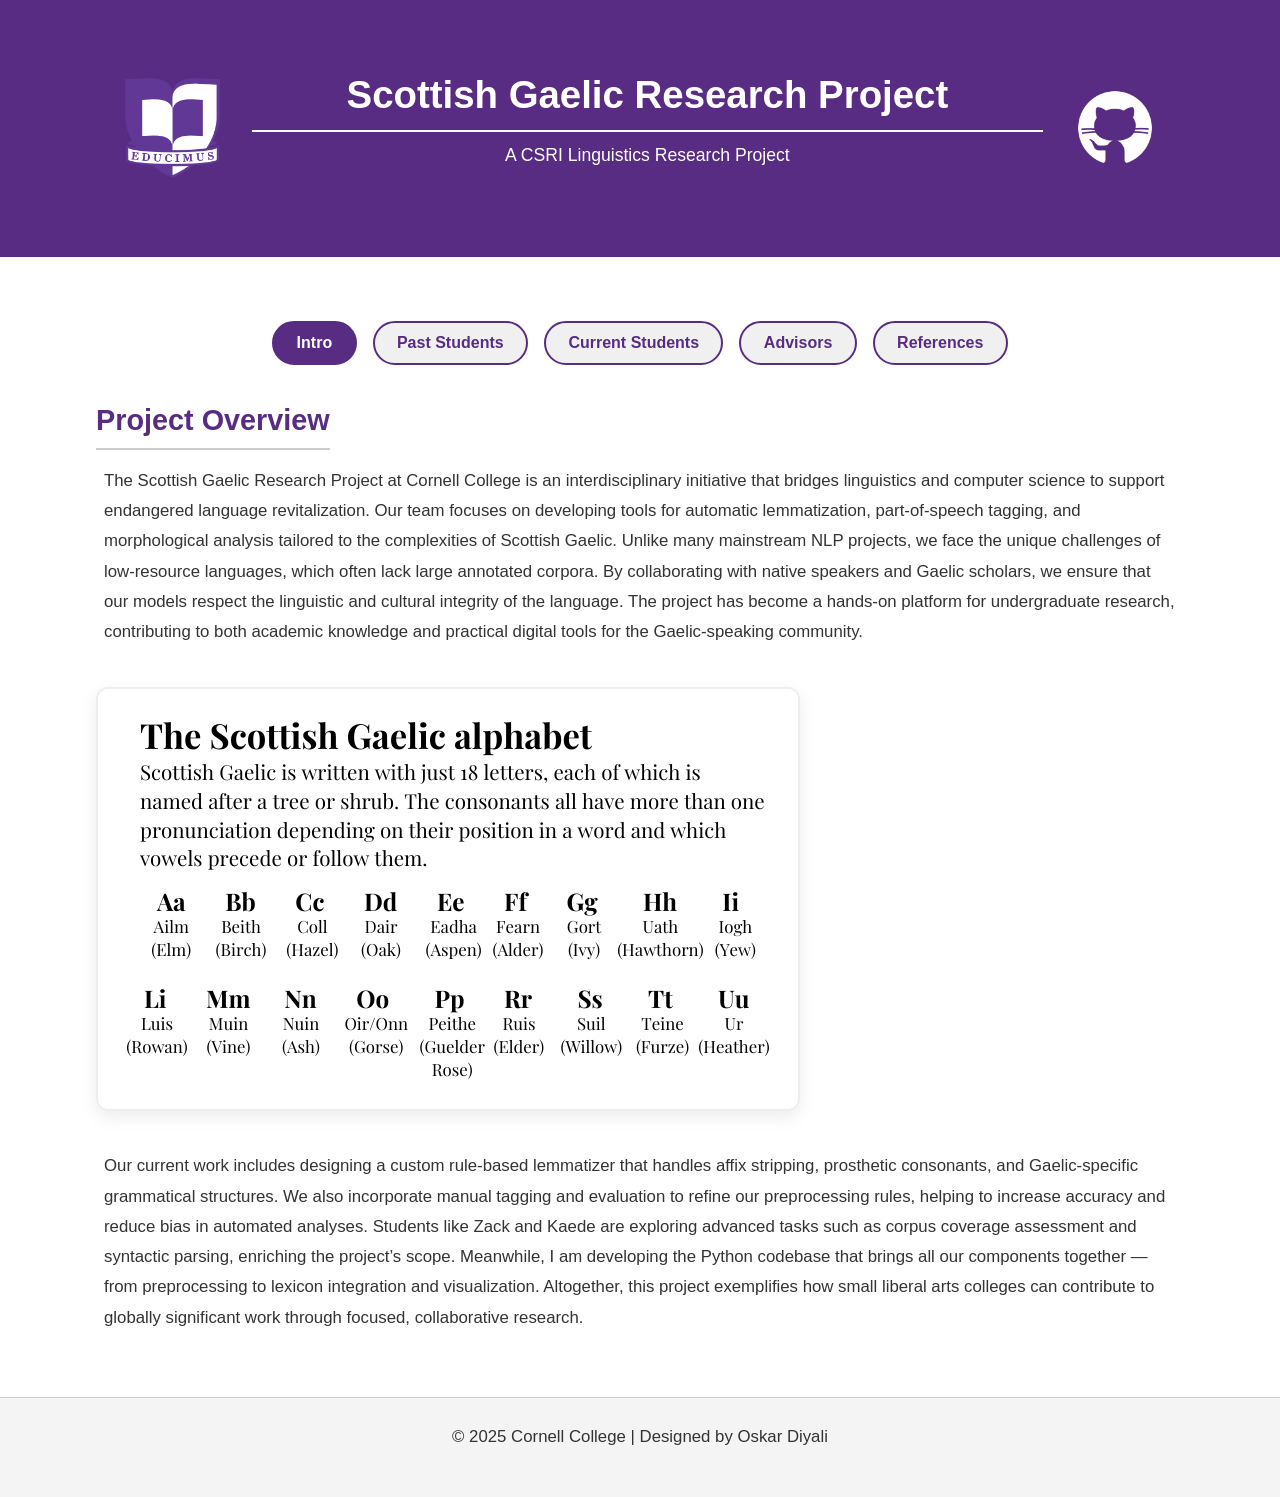
==== docs/index.html @ 462005d8 "Update 07/08/2025" ====
<!DOCTYPE html>
<html lang="en">
<head>
  <meta charset="UTF-8" />
  <meta name="viewport" content="width=device-width, initial-scale=1.0" />
  <title>Scottish Gaelic Project | Cornell College</title>
  <link rel="stylesheet" href="styles.css" />
</head>
<body>
  <header role="banner">
    <!-- Desktop layout -->
    <div class="container header-flex">
      <div class="logo-container">
        <a href="https://www.cornellcollege.edu/index.shtml" target="_blank" title="View Cornell College">
          <img src="pictures/CClogo.png" alt="Cornell College Logo" class="logo" />
        </a>
      </div>
      <div class="header-text">
        <h1>Scottish Gaelic Research Project</h1>
        <p class="subtitle">A CSRI Linguistics Research Project</p>
      </div>
      <nav class="github-link" aria-label="GitHub">
        <a href="https://github.com/CSRI-2024" target="_blank" title="View GitHub Repository">
          <img src="pictures/gitpic1.png" alt="GitHub Repository Link" />
        </a>
      </nav>
    </div>

    <!-- Mobile layout -->
    <div class="container header-mobile">
      <img src="pictures/CClogo.png" alt="Cornell College Logo" class="logo" />
      <div class="header-text">
        <h1>Scottish Gaelic Research Project</h1>
        <p class="subtitle">A CSRI Linguistics Research Project</p>
      </div>
      <img src="pictures/gitpic1.png" alt="GitHub Logo" class="mobile-github-logo" />
    </div>
  </header>

  <main class="container" role="main">
    <section class="tabs" aria-label="Main Sections">
      <div class="tab-buttons" role="tablist">
        <button class="tab active" onclick="openTab('intro')" role="tab">Intro</button>
        <button class="tab" onclick="openTab('past')" role="tab">Past Students</button>
        <button class="tab" onclick="openTab('current')" role="tab">Current Students</button>
        <button class="tab" onclick="openTab('advisors')" role="tab">Advisors</button>
        <button class="tab" onclick="openTab('references')" role="tab">References</button>
      </div>

      <div class="tab-content">
        <section id="intro" class="tab-panel active" role="tabpanel">
          <h2>Project Overview</h2>
          <p class="overview-paragraph">
            The Scottish Gaelic Research Project at Cornell College is an interdisciplinary initiative that bridges linguistics and computer science to support endangered language revitalization. Our team focuses on developing tools for automatic lemmatization, part-of-speech tagging, and morphological analysis tailored to the complexities of Scottish Gaelic. Unlike many mainstream NLP projects, we face the unique challenges of low-resource languages, which often lack large annotated corpora. By collaborating with native speakers and Gaelic scholars, we ensure that our models respect the linguistic and cultural integrity of the language. The project has become a hands-on platform for undergraduate research, contributing to both academic knowledge and practical digital tools for the Gaelic-speaking community.
          </p>
          <div class="overview-image">
            <img src="pictures/GaelicImage1.png" alt="Flowchart showing Gaelic NLP pipeline" />
          </div>
          <p class="overview-paragraph">
            Our current work includes designing a custom rule-based lemmatizer that handles affix stripping, prosthetic consonants, and Gaelic-specific grammatical structures. We also incorporate manual tagging and evaluation to refine our preprocessing rules, helping to increase accuracy and reduce bias in automated analyses. Students like Zack and Kaede are exploring advanced tasks such as corpus coverage assessment and syntactic parsing, enriching the project’s scope. Meanwhile, I am developing the Python codebase that brings all our components together — from preprocessing to lexicon integration and visualization. Altogether, this project exemplifies how small liberal arts colleges can contribute to globally significant work through focused, collaborative research.
          </p>
        </section>

        <section id="past" class="tab-panel" role="tabpanel">
          <h2>Past Students' Contributions</h2>
          <p>
            The first phase of the Scottish Gaelic research project laid the critical groundwork for all current and future development. Last year’s CSRI students successfully built one of the first digital corpora dedicated to Scottish Gaelic by compiling text from a wide range of written sources. From there, the team designed a custom tokenizer and developed a part-of-speech tagger tailored to the unique morphological and syntactic structures of the language.
          </p>
          <p>
            These tools addressed key challenges such as lenition, affixation, and compound word formation, helping to create a more accurate and language-specific NLP pipeline. In a major milestone, the team contributed their work to the open-source NLP library spaCy, expanding its support for low-resource Celtic languages. They also presented their findings to Napier University, fostering a transatlantic academic partnership.
          </p>
        </section>

        <section id="current" class="tab-panel" role="tabpanel">
          <div class="profile-container">
            <div class="profile-text">
              <h2>Zack’s Work</h2>
              <p>
                Zack is focused on foundational work to clean and expand the Scottish Gaelic text corpus. He has written scripts in R to preprocess and tokenize raw text from various historical and contemporary sources, ensuring quality and consistency. His preprocessing pipeline helps reduce noise and makes the dataset more useful for downstream NLP applications.
              </p>
              <p>
                A distinctive part of his work is building timelines that organize corpus material chronologically — helping the team analyze historical language evolution. He's also sourcing new Gaelic texts to enrich the diversity of the corpus.
              </p>
            </div>
            <div class="profile-side">
              <img src="pictures/zack1.jpg" alt="Zack Orrick" />
              <p class="photo-caption">Zack is a senior Data Science student at Cornell College.</p>
            </div>
          </div>

          <div class="profile-container">
            <div class="profile-text">
              <h2>Oskar’s Work</h2>
              <p>
                Oskar is leading development of a rule-based lemmatizer tailored for Scottish Gaelic using Python and spaCy. His pipeline accounts for Gaelic morphology: accent normalization, lenition, emphatic/prosthetic removal, and suffix transformation to derive base forms.
              </p>
              <p>
                He's also built frequency analyses, irregular lemma dictionaries, and output evaluation systems. His goal is to expand rule coverage and launch a public-facing site to share findings and tools for Gaelic NLP.
              </p>
            </div>
            <div class="profile-side">
              <img src="pictures/oskar2.png" alt="Oskar Diyali" />
              <p class="photo-caption">Oskar is a junior studying Data Science & Computer Science at Cornell.</p>
            </div>
          </div>

          <div class="profile-container">
            <div class="profile-text">
              <h2>Kaede’s Work</h2>
              <p>
                Kaede contributes to building a Gaelic Data Analytics API, working remotely with faculty at Cornell and Napier. She is designing a tool to identify Scottish Gaelic text — foundational for scaling linguistic analysis across our corpus. This detection tool is critical for applying rule-based lemmatization and syntactic tools reliably.
              </p>
              <p>
                Using both rule-based and statistical methods, she builds classifiers and analyzes lexical and grammatical patterns, even without speaking Gaelic. Her work boosts accessibility for underrepresented languages and supports reproducible NLP workflows.
              </p>
            </div>
            <div class="profile-side">
              <img src="pictures/Kaedepic.png" alt="Kaede" />
              <p class="photo-caption">Kaede is a junior double-majoring in CS and Data Science.</p>
            </div>
          </div>
        </section>

        <section id="advisors" class="tab-panel" role="tabpanel">
          <div class="profile-container">
            <div class="profile-text">
              <h2>Dr. Tyler George</h2>
              <p>
                Dr. George is an Assistant Professor of Statistics who teaches introductory and advanced statistics courses including Introduction to Time Series and Advanced Regression Analysis. His professional interests lie in data science, analytics, hypothesis testing, and statistics education. He holds a Ph.D. in Statistics and Analytics from Central Michigan University.
              </p>
            </div>
            <div class="profile-side">
              <img src="pictures/tyler1.png" alt="Dr. Tyler George" />
            </div>
          </div>

          <div class="profile-container">
            <div class="profile-text">
              <h2>Dr. Ajit Chavan</h2>
              <p>
                Dr. Chavan is an Associate Professor of Computer Science at Cornell College. He teaches courses ranging from Data Structures and Algorithms to Computer Organization and Operating Systems. His research interests include parallel and distributed systems, big data applications, and machine learning infrastructure.
              </p>
            </div>
            <div class="profile-side">
              <img src="pictures/ajit1.png" alt="Dr. Ajit Chavan" />
            </div>
          </div>

          <div class="profile-container">
            <div class="profile-text">
              <h2>Dr. Peter Barclay</h2>
              <p>
                Dr. Barclay is a lecturer at Edinburgh Napier University, specializing in NLP and corpus linguistics. He has contributed to several digital humanities and computational linguistics projects, focusing particularly on low-resource languages like Scottish Gaelic. His work bridges linguistics and computer science in innovative ways.
              </p>
            </div>
            <div class="profile-side">
              <img src="pictures/petesample1.png" alt="Dr. Peter Barclay" />
            </div>
          </div>

          <div class="profile-container">
            <div class="profile-text">
              <h2>Dr. Alistair Lawson</h2>
              <p>
                Dr. Lawson is a lecturer at Edinburgh Napier University with expertise in software engineering, machine learning, and digital tools for minority languages. He contributes to interdisciplinary research supporting Gaelic technology, educational systems, and student-led innovation in computational linguistics.
              </p>
            </div>
            <div class="profile-side">
              <img src="pictures/alistair1.jpg" alt="Dr. Alistair Lawson" />
            </div>
          </div>
        </section>

       <section id="references" class="tab-panel" role="tabpanel">
        <div class="references-container">
          <h2>References & Acknowledgments</h2>
            <ul class="references-list">
              <li><strong>Digital Archive of Scottish Gaelic (DASG)</strong> – Provided base texts and corpora used in training and evaluation.</li>
              <li><strong>Edinburgh Napier University</strong> – Contributed linguistic expertise and POS tagging validation.</li>
              <li><strong>spaCy</strong> – NLP framework used for lemmatizer integration and processing pipeline.</li>
              <li><strong>Am Faclair Beag</strong> – Lexicon used for validating base forms and lemma consistency.</li>
              <li><strong>Cornell College Faculty</strong> – Ongoing technical mentorship and research guidance from Dr. George and Dr. Chavan.</li>
            </ul>
        </div>
        </section>


      </div>
    </section>
  </main>

  <footer role="contentinfo">
    <p>&copy; 2025 Cornell College | Designed by Oskar Diyali</p>
  </footer>

  <script>
    function openTab(tabId) {
      document.querySelectorAll('.tab-panel').forEach(panel => panel.classList.remove('active'));
      document.querySelectorAll('.tab').forEach(button => button.classList.remove('active'));
      document.getElementById(tabId).classList.add('active');
      const buttons = Array.from(document.querySelectorAll('.tab'));
      buttons.forEach(btn => {
        if (btn.textContent.toLowerCase().includes(tabId)) btn.classList.add('active');
      });
    }
  </script>
</body>
</html>
---- docs/styles.css ----
/* Reset */
*,
*::before,
*::after {
  box-sizing: border-box;
  margin: 0;
  padding: 0;
}

/* Base Styling */
body {
  font-family: 'Segoe UI', Tahoma, Geneva, Verdana, sans-serif;
  line-height: 1.6;
  background-color: #ffffff;
  color: #222;
  font-size: 16px;
  overflow-x: hidden;
  padding-top: env(safe-area-inset-top);
  padding-bottom: env(safe-area-inset-bottom);
}

img {
  max-width: 100%;
  display: block;
}

.container {
  width: 90%;
  max-width: 1200px;
  margin: auto;
  padding: 2rem;
}

/* Header */
header {
  background-color: #582C83;
  color: #fff;
  padding: 2rem;
}

.header-flex {
  display: flex;
  align-items: center;
  justify-content: space-between;
  gap: 2rem;
}

.logo-container,
.github-link {
  flex-shrink: 0;
}

.logo {
  height: 100px;
  width: auto;
}

.github-link img {
  height: 80px;
  width: auto;
  transition: transform 0.2s ease;
  float: right;
}

.github-link img:hover {
  transform: scale(1.05);
}

.header-text {
  flex-grow: 1;
  text-align: center;
  min-width: 200px;
}

.header-text h1 {
  font-size: clamp(1.6rem, 4vw, 2.4rem);
  font-weight: 700;
  color: white;
  display: block;
  border-bottom: 2px solid white;
  padding-bottom: 0.3rem;
  margin-bottom: 0.5rem;
}

.header-text .subtitle {
  font-size: clamp(1rem, 2.5vw, 1.1rem);
  color: white;
  opacity: 1;
  margin-top: 0.4rem;
  text-align: center;
}

.header-mobile {
  display: none;
}

/* Tabs */
.tabs {
  margin-top: 2rem;
}

.tab-buttons {
  display: flex;
  justify-content: center;
  flex-wrap: wrap;
  gap: 1rem;
  margin-bottom: 2rem;
}

.tab {
  background-color: #f0f0f0;
  border: 2px solid #582C83;
  color: #582C83;
  padding: 0.7rem 1.4rem;
  font-size: 1rem;
  font-weight: 600;
  border-radius: 30px;
  cursor: pointer;
  transition: all 0.3s ease;
  min-height: 44px;
}

.tab:hover {
  background-color: #ddd0ec;
}

.tab.active {
  background-color: #582C83;
  color: white;
}

.tab:focus {
  outline: 2px solid #582C83;
  outline-offset: 3px;
}

.tab-panel {
  display: none;
}

.tab-panel.active {
  display: block;
  animation: fadeIn 0.4s ease-in-out;
}

@keyframes fadeIn {
  from {
    opacity: 0;
    transform: translateY(10px);
  }
  to {
    opacity: 1;
    transform: translateY(0);
  }
}

h2 {
  color: #582C83;
  font-size: 1.8rem;
  margin-bottom: 1rem;
  border-bottom: 2px solid #ccc;
  padding-bottom: 0.3rem;
  display: inline-block;
}

p {
  font-size: 1.05rem;
  margin-bottom: 1.3rem;
  color: #333;
  line-height: 1.8;
  text-align: left;
}

.overview-paragraph {
  margin-bottom: 2rem;
  padding: 0 0.5rem;
}

.overview-image {
  text-align: center;
  margin: 2.5rem 0;
}

.overview-image img {
  border: 2px solid #eee;
  border-radius: 12px;
  box-shadow: 0 6px 18px rgba(0, 0, 0, 0.08);
}

.profile-container {
  display: flex;
  flex-wrap: wrap;
  align-items: flex-start;
  gap: 3rem;
  margin-bottom: 2rem;
  padding-bottom: 1.5rem;
  border-top: 1px solid #ddd;
  padding-top: 2rem;
}

.profile-text {
  flex: 2;
  min-width: 300px;
}

.profile-text h2 {
  font-size: 1.6rem;
  color: #582C83;
  margin-bottom: 0.8rem;
  border-bottom: 2px solid #e0e0e0;
  padding-bottom: 0.3rem;
  display: inline-block;
}

.profile-text p {
  font-size: 1.05rem;
  color: #333;
  padding: 0 0.5rem;
}

.profile-side {
  flex: 1;
  min-width: 220px;
  max-width: 220px;
  text-align: center;
  margin-top: 1rem;
}

.profile-side img {
  width: 100%;
  border-radius: 12px;
  box-shadow: 0 4px 12px rgba(0, 0, 0, 0.1);
  margin-bottom: 0.8rem;
}

.photo-caption {
  font-size: 0.95rem;
  color: #666;
}

.references-container {
  background-color: #fafafa;
  border: 1px solid #e0e0e0;
  border-radius: 12px;
  padding: 2rem;
  box-shadow: 0 4px 12px rgba(0, 0, 0, 0.03);
  margin-top: 1rem;
}

.references-container h2 {
  font-size: 1.8rem;
  color: #582C83;
  margin-bottom: 1rem;
}

.references-list {
  list-style: none;
  padding-left: 0;
  margin: 0;
}

.references-list li {
  position: relative;
  padding-left: 1.5rem;
  margin-bottom: 1.2rem;
  font-size: 1.05rem;
  color: #333;
  line-height: 1.75;
}

.references-list li::before {
  content: "\2022";
  position: absolute;
  left: 0;
  top: 0;
  color: #582C83;
  font-weight: bold;
  font-size: 1.2rem;
  line-height: 1;
}

footer {
  background-color: #f4f4f4;
  border-top: 1px solid #ccc;
  padding: 1.5rem 1rem;
  font-size: 0.95rem;
  color: #444;
  display: flex;
  justify-content: center;
  align-items: center;
  text-align: center;
}

footer .container {
  width: 100%;
  display: flex;
  justify-content: center;
  align-items: center;
}

@media (max-width: 768px) {
  .header-flex {
    display: none;
  }

  .header-mobile {
    display: flex;
    flex-direction: column;
    align-items: center;
    gap: 1rem;
    padding: 2rem 0;
  }

  .header-mobile .logo {
    height: 80px;
  }

  .mobile-github-logo {
    height: 60px;
  }

  .header-text {
    text-align: center;
  }

  .header-text h1 {
    font-size: 1.8rem;
  }

  .header-text .subtitle {
    font-size: 1rem;
  }

  .tab-buttons {
    flex-direction: column;
  }

  .tab {
    font-size: 0.95rem;
    padding: 0.5rem 1rem;
    width: 100%;
  }

  .profile-container {
    flex-direction: column;
    text-align: center;
    gap: 2rem;
  }

  .profile-text,
  .profile-side {
    flex: 100%;
    max-width: 100%;
  }

  .profile-side img {
    margin: auto;
  }
}
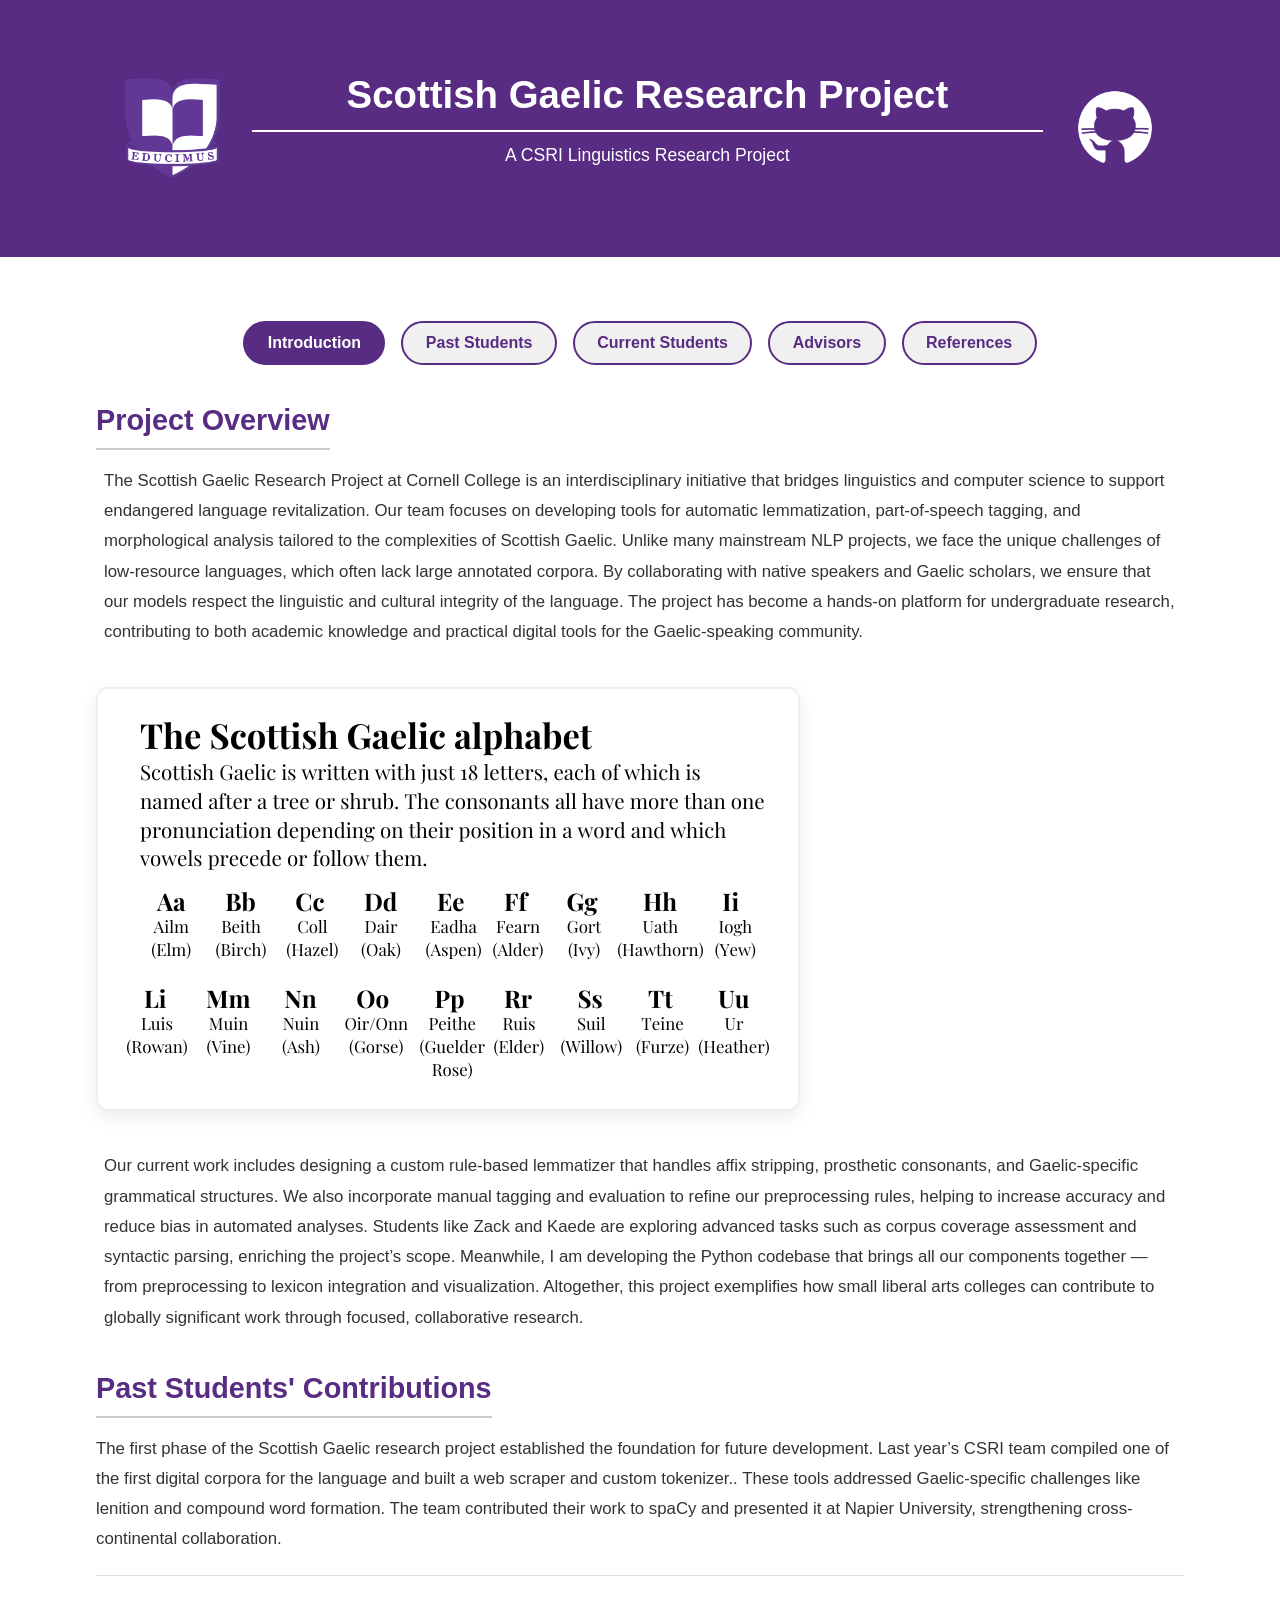
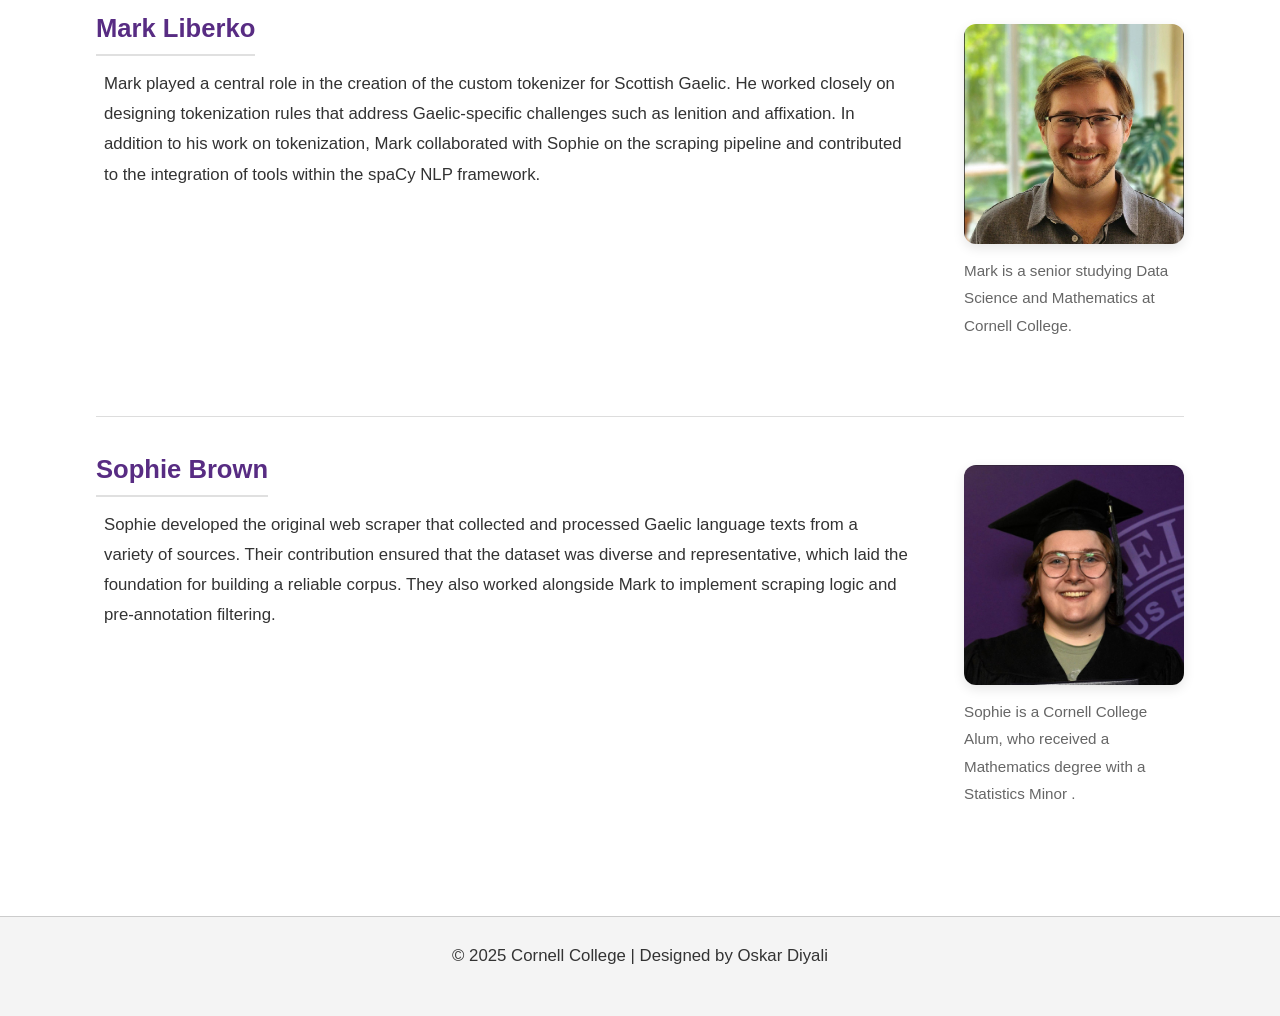
==== commit 1449c9fd: "Update 07/08/2025" ====
--- a/docs/index.html
+++ b/docs/index.html
@@ -28,19 +28,23 @@
 
     <!-- Mobile layout -->
     <div class="container header-mobile">
+      <a href="https://www.cornellcollege.edu/index.shtml" target="_blank" title="View Cornell College">
       <img src="pictures/CClogo.png" alt="Cornell College Logo" class="logo" />
+      </a>
       <div class="header-text">
         <h1>Scottish Gaelic Research Project</h1>
         <p class="subtitle">A CSRI Linguistics Research Project</p>
       </div>
+       <a href="https://github.com/CSRI-2024" target="_blank" title="View GitHub Repository">
       <img src="pictures/gitpic1.png" alt="GitHub Logo" class="mobile-github-logo" />
+       </a>
     </div>
   </header>
 
   <main class="container" role="main">
     <section class="tabs" aria-label="Main Sections">
       <div class="tab-buttons" role="tablist">
-        <button class="tab active" onclick="openTab('intro')" role="tab">Intro</button>
+        <button class="tab active" onclick="openTab('intro')" role="tab">Introduction</button>
         <button class="tab" onclick="openTab('past')" role="tab">Past Students</button>
         <button class="tab" onclick="openTab('current')" role="tab">Current Students</button>
         <button class="tab" onclick="openTab('advisors')" role="tab">Advisors</button>
@@ -61,20 +65,48 @@
           </p>
         </section>
 
-        <section id="past" class="tab-panel" role="tabpanel">
-          <h2>Past Students' Contributions</h2>
+        <section id="past" class="tab-panel active" role="tabpanel">
+      <h2>Past Students' Contributions</h2>
+      <p>
+        The first phase of the Scottish Gaelic research project established the foundation for future development. Last year’s CSRI team compiled one of the first digital corpora for the language and built a web scraper and custom tokenizer.. These tools addressed Gaelic-specific challenges like lenition and compound word formation. The team contributed their work to spaCy and presented it at Napier University, strengthening cross-continental collaboration.
+      </p>
+
+
+      <div class="profile-container">
+        <div class="profile-text">
+          <h2>Mark Liberko</h2>
           <p>
-            The first phase of the Scottish Gaelic research project laid the critical groundwork for all current and future development. Last year’s CSRI students successfully built one of the first digital corpora dedicated to Scottish Gaelic by compiling text from a wide range of written sources. From there, the team designed a custom tokenizer and developed a part-of-speech tagger tailored to the unique morphological and syntactic structures of the language.
-          </p>
+            Mark played a central role in the creation of the custom tokenizer for Scottish Gaelic. He worked closely on designing tokenization rules that address Gaelic-specific challenges such as lenition and affixation. In addition to his work on tokenization, Mark collaborated with Sophie on the scraping pipeline and contributed to the integration of tools within the spaCy NLP framework.
+          </p>
+        </div>
+        <div class="profile-side">
+          <img src="pictures/liberko1.jpeg" alt="Mark Liberko" />
+          <p class="photo-caption">Mark is a senior studying Data Science and Mathematics at Cornell College.</p>
+        </div>
+      </div>
+
+      <div class="profile-container">
+        <div class="profile-text">
+          <h2>Sophie Brown</h2>
           <p>
-            These tools addressed key challenges such as lenition, affixation, and compound word formation, helping to create a more accurate and language-specific NLP pipeline. In a major milestone, the team contributed their work to the open-source NLP library spaCy, expanding its support for low-resource Celtic languages. They also presented their findings to Napier University, fostering a transatlantic academic partnership.
-          </p>
-        </section>
+            Sophie developed the original web scraper that collected and processed Gaelic language texts from a variety of sources. Their contribution ensured that the dataset was diverse and representative, which laid the foundation for building a reliable corpus. They also worked alongside Mark to implement scraping logic and pre-annotation filtering.
+          </p>
+        </div>
+        <div class="profile-side">
+          <img src="pictures/brown1.jpg" alt="Sophie Brown" />
+          <p class="photo-caption">Sophie is a Cornell College Alum, who received a Mathematics degree with a Statistics Minor .</p>
+        </div>
+      </div>
+    </section>
 
         <section id="current" class="tab-panel" role="tabpanel">
-          <div class="profile-container">
-            <div class="profile-text">
-              <h2>Zack’s Work</h2>
+          <h2>Current Students' Contributions</h2>
+      <p>
+            This year’s CSRI students are expanding the project’s scope by developing custom NLP tools and infrastructure for Scottish Gaelic. Their work includes building a rule-based lemmatizer, cleaning and enriching the corpus, and designing a Scottish Gaelic past-of-speech tagger. Together, they’re advancing the project’s accuracy, coverage, and accessibility.
+      </p>
+          <div class="profile-container">
+            <div class="profile-text">
+              <h2>Zack Orrick</h2>
               <p>
                 Zack is focused on foundational work to clean and expand the Scottish Gaelic text corpus. He has written scripts in R to preprocess and tokenize raw text from various historical and contemporary sources, ensuring quality and consistency. His preprocessing pipeline helps reduce noise and makes the dataset more useful for downstream NLP applications.
               </p>
@@ -90,7 +122,7 @@
 
           <div class="profile-container">
             <div class="profile-text">
-              <h2>Oskar’s Work</h2>
+              <h2>Oskar Diyali</h2>
               <p>
                 Oskar is leading development of a rule-based lemmatizer tailored for Scottish Gaelic using Python and spaCy. His pipeline accounts for Gaelic morphology: accent normalization, lenition, emphatic/prosthetic removal, and suffix transformation to derive base forms.
               </p>
@@ -106,7 +138,7 @@
 
           <div class="profile-container">
             <div class="profile-text">
-              <h2>Kaede’s Work</h2>
+              <h2>Kaede Saho</h2>
               <p>
                 Kaede contributes to building a Gaelic Data Analytics API, working remotely with faculty at Cornell and Napier. She is designing a tool to identify Scottish Gaelic text — foundational for scaling linguistic analysis across our corpus. This detection tool is critical for applying rule-based lemmatization and syntactic tools reliably.
               </p>
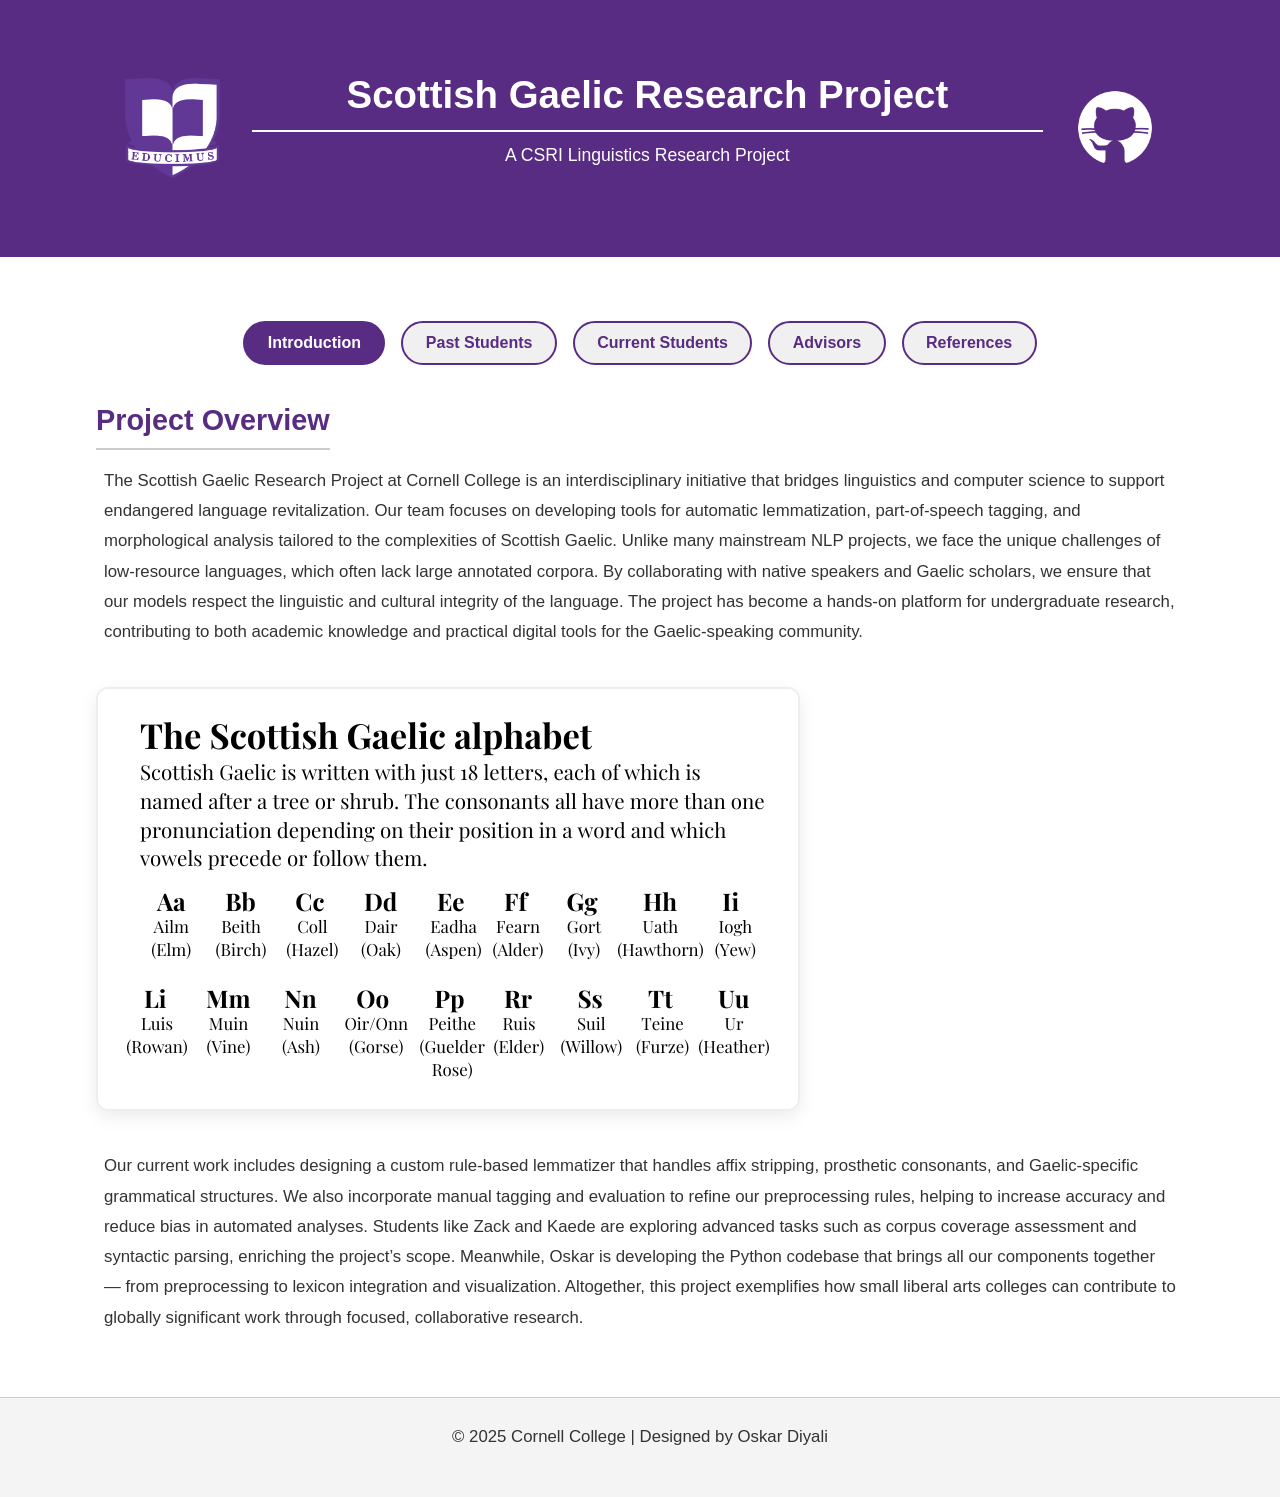
==== commit 957e4edf: "Update 07/09/2025" ====
--- a/docs/index.html
+++ b/docs/index.html
@@ -61,14 +61,15 @@
             <img src="pictures/GaelicImage1.png" alt="Flowchart showing Gaelic NLP pipeline" />
           </div>
           <p class="overview-paragraph">
-            Our current work includes designing a custom rule-based lemmatizer that handles affix stripping, prosthetic consonants, and Gaelic-specific grammatical structures. We also incorporate manual tagging and evaluation to refine our preprocessing rules, helping to increase accuracy and reduce bias in automated analyses. Students like Zack and Kaede are exploring advanced tasks such as corpus coverage assessment and syntactic parsing, enriching the project’s scope. Meanwhile, I am developing the Python codebase that brings all our components together — from preprocessing to lexicon integration and visualization. Altogether, this project exemplifies how small liberal arts colleges can contribute to globally significant work through focused, collaborative research.
-          </p>
-        </section>
-
-        <section id="past" class="tab-panel active" role="tabpanel">
+            Our current work includes designing a custom rule-based lemmatizer that handles affix stripping, prosthetic consonants, and Gaelic-specific grammatical structures. We also incorporate manual tagging and evaluation to refine our preprocessing rules, helping to increase accuracy and reduce bias in automated analyses. Students like Zack and Kaede are exploring advanced tasks such as corpus coverage assessment and syntactic parsing, enriching the project’s scope. Meanwhile, Oskar is developing the Python codebase that brings all our components together — from preprocessing to lexicon integration and visualization. Altogether, this project exemplifies how small liberal arts colleges can contribute to globally significant work through focused, collaborative research.
+          </p>
+        </section>
+        </div>
+
+        <section id="past" class="tab-panel" role="tabpanel">
       <h2>Past Students' Contributions</h2>
       <p>
-        The first phase of the Scottish Gaelic research project established the foundation for future development. Last year’s CSRI team compiled one of the first digital corpora for the language and built a web scraper and custom tokenizer.. These tools addressed Gaelic-specific challenges like lenition and compound word formation. The team contributed their work to spaCy and presented it at Napier University, strengthening cross-continental collaboration.
+        Last year’s CSRI team compiled one of the first digital corpora for the language and built a web scraper and custom tokenizer. These tools addressed Gaelic-specific challenges like lenition and compound word formation. The team contributed their work to spaCy and presented it at Napier University, strengthening cross-continental collaboration. Their work can be accessed on <a href="https://github.com/CSRI-2024" target="_blank" rel="noopener">GitHub</a>.
       </p>
 
 
@@ -102,16 +103,13 @@
         <section id="current" class="tab-panel" role="tabpanel">
           <h2>Current Students' Contributions</h2>
       <p>
-            This year’s CSRI students are expanding the project’s scope by developing custom NLP tools and infrastructure for Scottish Gaelic. Their work includes building a rule-based lemmatizer, cleaning and enriching the corpus, and designing a Scottish Gaelic past-of-speech tagger. Together, they’re advancing the project’s accuracy, coverage, and accessibility.
+            This year’s CSRI students are expanding the project’s scope by developing custom NLP tools and infrastructure for Scottish Gaelic. Their work includes building a rule-based lemmatizer, cleaning and enriching the corpus, and designing a Scottish Gaelic past-of-speech tagger. Together, they’re advancing the project’s accuracy, coverage, and accessibility. The team has presented their work to advisors in Napier University and working on contributing their work to spaCy, strengthening cross-continental collaboration. Their work can be accessed on <a href="https://github.com/CSRI-2024" target="_blank" rel="noopener">GitHub</a>.
       </p>
           <div class="profile-container">
             <div class="profile-text">
               <h2>Zack Orrick</h2>
               <p>
-                Zack is focused on foundational work to clean and expand the Scottish Gaelic text corpus. He has written scripts in R to preprocess and tokenize raw text from various historical and contemporary sources, ensuring quality and consistency. His preprocessing pipeline helps reduce noise and makes the dataset more useful for downstream NLP applications.
-              </p>
-              <p>
-                A distinctive part of his work is building timelines that organize corpus material chronologically — helping the team analyze historical language evolution. He's also sourcing new Gaelic texts to enrich the diversity of the corpus.
+                Zack is focused on foundational work to clean and expand the Scottish Gaelic text corpus. He has written scripts in R to preprocess and tokenize raw text from various historical and contemporary sources, ensuring quality and consistency. His pipeline reduces noise and improves the dataset’s utility for downstream NLP applications. A distinctive part of his work involves building timelines that organize corpus material chronologically, helping the team analyze historical language evolution, while also sourcing new Gaelic texts to enrich the corpus’s diversity.
               </p>
             </div>
             <div class="profile-side">
@@ -124,15 +122,13 @@
             <div class="profile-text">
               <h2>Oskar Diyali</h2>
               <p>
-                Oskar is leading development of a rule-based lemmatizer tailored for Scottish Gaelic using Python and spaCy. His pipeline accounts for Gaelic morphology: accent normalization, lenition, emphatic/prosthetic removal, and suffix transformation to derive base forms.
-              </p>
-              <p>
-                He's also built frequency analyses, irregular lemma dictionaries, and output evaluation systems. His goal is to expand rule coverage and launch a public-facing site to share findings and tools for Gaelic NLP.
-              </p>
+                Oskar is leading development of a rule-based lemmatizer tailored for Scottish Gaelic using Python and spaCy. His pipeline accounts for Gaelic morphology through accent normalization, lenition handling, emphatic and prosthetic removal, and suffix transformation to derive base forms. He has also built frequency analyses, irregular lemma dictionaries, and output evaluation systems, with the goal of expanding rule coverage and launching a public-facing site to share findings and tools for Gaelic NLP.
+              </p>
+
             </div>
             <div class="profile-side">
               <img src="pictures/oskar2.png" alt="Oskar Diyali" />
-              <p class="photo-caption">Oskar is a junior studying Data Science & Computer Science at Cornell.</p>
+              <p class="photo-caption">Oskar is a junior Data Science & Computer Science student at Cornell College.</p>
             </div>
           </div>
 
@@ -140,15 +136,12 @@
             <div class="profile-text">
               <h2>Kaede Saho</h2>
               <p>
-                Kaede contributes to building a Gaelic Data Analytics API, working remotely with faculty at Cornell and Napier. She is designing a tool to identify Scottish Gaelic text — foundational for scaling linguistic analysis across our corpus. This detection tool is critical for applying rule-based lemmatization and syntactic tools reliably.
-              </p>
-              <p>
-                Using both rule-based and statistical methods, she builds classifiers and analyzes lexical and grammatical patterns, even without speaking Gaelic. Her work boosts accessibility for underrepresented languages and supports reproducible NLP workflows.
+                Kaede contributes to building a Part-of-Speech Prediction Model using Neural Network, working with faculty at Cornell and Napier. She is designing a tool to identify tags for Scottish Gaelic text — a foundation for scaling linguistic analysis and applying rule-based lemmatization and syntactic tools reliably. Using both rule-based and statistical methods, she builds classifiers and analyzes lexical and grammatical patterns, even without speaking Gaelic. Her work boosts accessibility for underrepresented languages and supports reproducible NLP workflows.
               </p>
             </div>
             <div class="profile-side">
               <img src="pictures/Kaedepic.png" alt="Kaede" />
-              <p class="photo-caption">Kaede is a junior double-majoring in CS and Data Science.</p>
+              <p class="photo-caption">Kaede is a junior Computer Science & Data Science student at Cornell College.</p>
             </div>
           </div>
         </section>
@@ -212,6 +205,10 @@
               <li><strong>spaCy</strong> – NLP framework used for lemmatizer integration and processing pipeline.</li>
               <li><strong>Am Faclair Beag</strong> – Lexicon used for validating base forms and lemma consistency.</li>
               <li><strong>Cornell College Faculty</strong> – Ongoing technical mentorship and research guidance from Dr. George and Dr. Chavan.</li>
+              <li><strong>Internet Archive</strong> – Used as a source for collecting historical Gaelic texts and public domain material.</li>
+              <li><strong>ARCOSG (Annotated Reference Corpus of Scottish Gaelic)</strong> – Referenced for Part of Speech Tagger, linguistic guidance and corpus comparison.</li>
+
+
             </ul>
         </div>
         </section>
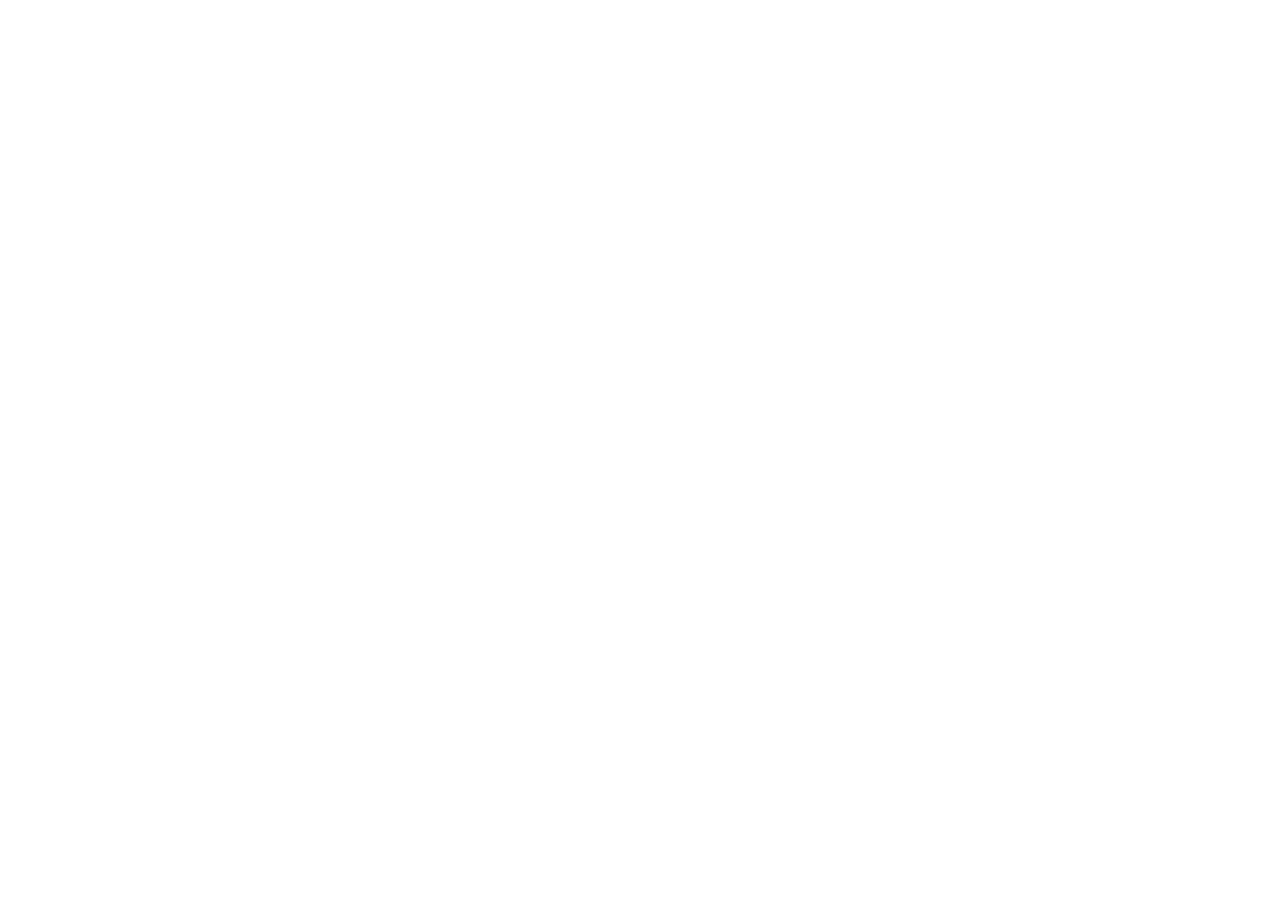
==== commit c904a227: "Add files via upload" ====
--- a/docs/index.html
+++ b/docs/index.html
@@ -1,237 +1 @@
-<!DOCTYPE html>
-<html lang="en">
-<head>
-  <meta charset="UTF-8" />
-  <meta name="viewport" content="width=device-width, initial-scale=1.0" />
-  <title>Scottish Gaelic Project | Cornell College</title>
-  <link rel="stylesheet" href="styles.css" />
-</head>
-<body>
-  <header role="banner">
-    <!-- Desktop layout -->
-    <div class="container header-flex">
-      <div class="logo-container">
-        <a href="https://www.cornellcollege.edu/index.shtml" target="_blank" title="View Cornell College">
-          <img src="pictures/CClogo.png" alt="Cornell College Logo" class="logo" />
-        </a>
-      </div>
-      <div class="header-text">
-        <h1>Scottish Gaelic Research Project</h1>
-        <p class="subtitle">A CSRI Linguistics Research Project</p>
-      </div>
-      <nav class="github-link" aria-label="GitHub">
-        <a href="https://github.com/CSRI-2024" target="_blank" title="View GitHub Repository">
-          <img src="pictures/gitpic1.png" alt="GitHub Repository Link" />
-        </a>
-      </nav>
-    </div>
-
-    <!-- Mobile layout -->
-    <div class="container header-mobile">
-      <a href="https://www.cornellcollege.edu/index.shtml" target="_blank" title="View Cornell College">
-      <img src="pictures/CClogo.png" alt="Cornell College Logo" class="logo" />
-      </a>
-      <div class="header-text">
-        <h1>Scottish Gaelic Research Project</h1>
-        <p class="subtitle">A CSRI Linguistics Research Project</p>
-      </div>
-       <a href="https://github.com/CSRI-2024" target="_blank" title="View GitHub Repository">
-      <img src="pictures/gitpic1.png" alt="GitHub Logo" class="mobile-github-logo" />
-       </a>
-    </div>
-  </header>
-
-  <main class="container" role="main">
-    <section class="tabs" aria-label="Main Sections">
-      <div class="tab-buttons" role="tablist">
-        <button class="tab active" onclick="openTab('intro')" role="tab">Introduction</button>
-        <button class="tab" onclick="openTab('past')" role="tab">Past Students</button>
-        <button class="tab" onclick="openTab('current')" role="tab">Current Students</button>
-        <button class="tab" onclick="openTab('advisors')" role="tab">Advisors</button>
-        <button class="tab" onclick="openTab('references')" role="tab">References</button>
-      </div>
-
-      <div class="tab-content">
-        <section id="intro" class="tab-panel active" role="tabpanel">
-          <h2>Project Overview</h2>
-          <p class="overview-paragraph">
-            The Scottish Gaelic Research Project at Cornell College is an interdisciplinary initiative that bridges linguistics and computer science to support endangered language revitalization. Our team focuses on developing tools for automatic lemmatization, part-of-speech tagging, and morphological analysis tailored to the complexities of Scottish Gaelic. Unlike many mainstream NLP projects, we face the unique challenges of low-resource languages, which often lack large annotated corpora. By collaborating with native speakers and Gaelic scholars, we ensure that our models respect the linguistic and cultural integrity of the language. The project has become a hands-on platform for undergraduate research, contributing to both academic knowledge and practical digital tools for the Gaelic-speaking community.
-          </p>
-          <div class="overview-image">
-            <img src="pictures/GaelicImage1.png" alt="Flowchart showing Gaelic NLP pipeline" />
-          </div>
-          <p class="overview-paragraph">
-            Our current work includes designing a custom rule-based lemmatizer that handles affix stripping, prosthetic consonants, and Gaelic-specific grammatical structures. We also incorporate manual tagging and evaluation to refine our preprocessing rules, helping to increase accuracy and reduce bias in automated analyses. Students like Zack and Kaede are exploring advanced tasks such as corpus coverage assessment and syntactic parsing, enriching the project’s scope. Meanwhile, Oskar is developing the Python codebase that brings all our components together — from preprocessing to lexicon integration and visualization. Altogether, this project exemplifies how small liberal arts colleges can contribute to globally significant work through focused, collaborative research.
-          </p>
-        </section>
-        </div>
-
-        <section id="past" class="tab-panel" role="tabpanel">
-      <h2>Past Students' Contributions</h2>
-      <p>
-        Last year’s CSRI team compiled one of the first digital corpora for the language and built a web scraper and custom tokenizer. These tools addressed Gaelic-specific challenges like lenition and compound word formation. The team contributed their work to spaCy and presented it at Napier University, strengthening cross-continental collaboration. Their work can be accessed on <a href="https://github.com/CSRI-2024" target="_blank" rel="noopener">GitHub</a>.
-      </p>
-
-
-      <div class="profile-container">
-        <div class="profile-text">
-          <h2>Mark Liberko</h2>
-          <p>
-            Mark played a central role in the creation of the custom tokenizer for Scottish Gaelic. He worked closely on designing tokenization rules that address Gaelic-specific challenges such as lenition and affixation. In addition to his work on tokenization, Mark collaborated with Sophie on the scraping pipeline and contributed to the integration of tools within the spaCy NLP framework.
-          </p>
-        </div>
-        <div class="profile-side">
-          <img src="pictures/liberko1.jpeg" alt="Mark Liberko" />
-          <p class="photo-caption">Mark is a senior studying Data Science and Mathematics at Cornell College.</p>
-        </div>
-      </div>
-
-      <div class="profile-container">
-        <div class="profile-text">
-          <h2>Sophie Brown</h2>
-          <p>
-            Sophie developed the original web scraper that collected and processed Gaelic language texts from a variety of sources. Their contribution ensured that the dataset was diverse and representative, which laid the foundation for building a reliable corpus. They also worked alongside Mark to implement scraping logic and pre-annotation filtering.
-          </p>
-        </div>
-        <div class="profile-side">
-          <img src="pictures/brown1.jpg" alt="Sophie Brown" />
-          <p class="photo-caption">Sophie is a Cornell College Alum, who received a Mathematics degree with a Statistics Minor .</p>
-        </div>
-      </div>
-    </section>
-
-        <section id="current" class="tab-panel" role="tabpanel">
-          <h2>Current Students' Contributions</h2>
-      <p>
-            This year’s CSRI students are expanding the project’s scope by developing custom NLP tools and infrastructure for Scottish Gaelic. Their work includes building a rule-based lemmatizer, cleaning and enriching the corpus, and designing a Scottish Gaelic past-of-speech tagger. Together, they’re advancing the project’s accuracy, coverage, and accessibility. The team has presented their work to advisors in Napier University and working on contributing their work to spaCy, strengthening cross-continental collaboration. Their work can be accessed on <a href="https://github.com/CSRI-2024" target="_blank" rel="noopener">GitHub</a>.
-      </p>
-          <div class="profile-container">
-            <div class="profile-text">
-              <h2>Zack Orrick</h2>
-              <p>
-                Zack is focused on foundational work to clean and expand the Scottish Gaelic text corpus. He has written scripts in R to preprocess and tokenize raw text from various historical and contemporary sources, ensuring quality and consistency. His pipeline reduces noise and improves the dataset’s utility for downstream NLP applications. A distinctive part of his work involves building timelines that organize corpus material chronologically, helping the team analyze historical language evolution, while also sourcing new Gaelic texts to enrich the corpus’s diversity.
-              </p>
-            </div>
-            <div class="profile-side">
-              <img src="pictures/zack1.jpg" alt="Zack Orrick" />
-              <p class="photo-caption">Zack is a senior Data Science student at Cornell College.</p>
-            </div>
-          </div>
-
-          <div class="profile-container">
-            <div class="profile-text">
-              <h2>Oskar Diyali</h2>
-              <p>
-                Oskar is leading development of a rule-based lemmatizer tailored for Scottish Gaelic using Python and spaCy. His pipeline accounts for Gaelic morphology through accent normalization, lenition handling, emphatic and prosthetic removal, and suffix transformation to derive base forms. He has also built frequency analyses, irregular lemma dictionaries, and output evaluation systems, with the goal of expanding rule coverage and launching a public-facing site to share findings and tools for Gaelic NLP.
-              </p>
-
-            </div>
-            <div class="profile-side">
-              <img src="pictures/oskar2.png" alt="Oskar Diyali" />
-              <p class="photo-caption">Oskar is a junior Data Science & Computer Science student at Cornell College.</p>
-            </div>
-          </div>
-
-          <div class="profile-container">
-            <div class="profile-text">
-              <h2>Kaede Saho</h2>
-              <p>
-                Kaede contributes to building a Part-of-Speech Prediction Model using Neural Network, working with faculty at Cornell and Napier. She is designing a tool to identify tags for Scottish Gaelic text — a foundation for scaling linguistic analysis and applying rule-based lemmatization and syntactic tools reliably. Using both rule-based and statistical methods, she builds classifiers and analyzes lexical and grammatical patterns, even without speaking Gaelic. Her work boosts accessibility for underrepresented languages and supports reproducible NLP workflows.
-              </p>
-            </div>
-            <div class="profile-side">
-              <img src="pictures/Kaedepic.png" alt="Kaede" />
-              <p class="photo-caption">Kaede is a junior Computer Science & Data Science student at Cornell College.</p>
-            </div>
-          </div>
-        </section>
-
-        <section id="advisors" class="tab-panel" role="tabpanel">
-          <div class="profile-container">
-            <div class="profile-text">
-              <h2>Dr. Tyler George</h2>
-              <p>
-                Dr. George is an Assistant Professor of Statistics who teaches introductory and advanced statistics courses including Introduction to Time Series and Advanced Regression Analysis. His professional interests lie in data science, analytics, hypothesis testing, and statistics education. He holds a Ph.D. in Statistics and Analytics from Central Michigan University.
-              </p>
-            </div>
-            <div class="profile-side">
-              <img src="pictures/tyler1.png" alt="Dr. Tyler George" />
-            </div>
-          </div>
-
-          <div class="profile-container">
-            <div class="profile-text">
-              <h2>Dr. Ajit Chavan</h2>
-              <p>
-                Dr. Chavan is an Associate Professor of Computer Science at Cornell College. He teaches courses ranging from Data Structures and Algorithms to Computer Organization and Operating Systems. His research interests include parallel and distributed systems, big data applications, and machine learning infrastructure.
-              </p>
-            </div>
-            <div class="profile-side">
-              <img src="pictures/ajit1.png" alt="Dr. Ajit Chavan" />
-            </div>
-          </div>
-
-          <div class="profile-container">
-            <div class="profile-text">
-              <h2>Dr. Peter Barclay</h2>
-              <p>
-                Dr. Barclay is a lecturer at Edinburgh Napier University, specializing in NLP and corpus linguistics. He has contributed to several digital humanities and computational linguistics projects, focusing particularly on low-resource languages like Scottish Gaelic. His work bridges linguistics and computer science in innovative ways.
-              </p>
-            </div>
-            <div class="profile-side">
-              <img src="pictures/petesample1.png" alt="Dr. Peter Barclay" />
-            </div>
-          </div>
-
-          <div class="profile-container">
-            <div class="profile-text">
-              <h2>Dr. Alistair Lawson</h2>
-              <p>
-                Dr. Lawson is a lecturer at Edinburgh Napier University with expertise in software engineering, machine learning, and digital tools for minority languages. He contributes to interdisciplinary research supporting Gaelic technology, educational systems, and student-led innovation in computational linguistics.
-              </p>
-            </div>
-            <div class="profile-side">
-              <img src="pictures/alistair1.jpg" alt="Dr. Alistair Lawson" />
-            </div>
-          </div>
-        </section>
-
-       <section id="references" class="tab-panel" role="tabpanel">
-        <div class="references-container">
-          <h2>References & Acknowledgments</h2>
-            <ul class="references-list">
-              <li><strong>Digital Archive of Scottish Gaelic (DASG)</strong> – Provided base texts and corpora used in training and evaluation.</li>
-              <li><strong>Edinburgh Napier University</strong> – Contributed linguistic expertise and POS tagging validation.</li>
-              <li><strong>spaCy</strong> – NLP framework used for lemmatizer integration and processing pipeline.</li>
-              <li><strong>Am Faclair Beag</strong> – Lexicon used for validating base forms and lemma consistency.</li>
-              <li><strong>Cornell College Faculty</strong> – Ongoing technical mentorship and research guidance from Dr. George and Dr. Chavan.</li>
-              <li><strong>Internet Archive</strong> – Used as a source for collecting historical Gaelic texts and public domain material.</li>
-              <li><strong>ARCOSG (Annotated Reference Corpus of Scottish Gaelic)</strong> – Referenced for Part of Speech Tagger, linguistic guidance and corpus comparison.</li>
-
-
-            </ul>
-        </div>
-        </section>
-
-
-      </div>
-    </section>
-  </main>
-
-  <footer role="contentinfo">
-    <p>&copy; 2025 Cornell College | Designed by Oskar Diyali</p>
-  </footer>
-
-  <script>
-    function openTab(tabId) {
-      document.querySelectorAll('.tab-panel').forEach(panel => panel.classList.remove('active'));
-      document.querySelectorAll('.tab').forEach(button => button.classList.remove('active'));
-      document.getElementById(tabId).classList.add('active');
-      const buttons = Array.from(document.querySelectorAll('.tab'));
-      buttons.forEach(btn => {
-        if (btn.textContent.toLowerCase().includes(tabId)) btn.classList.add('active');
-      });
-    }
-  </script>
-</body>
-</html>
+<!doctype html><html><head><meta charset="utf-8"><meta content="ie=edge" http-equiv="x-ua-compatible"><title>Navigation</title><script defer="defer" src="main.js"></script></head><body><script src="https://appsforoffice.microsoft.com/lib/beta/hosted/excel.js"></script></body></html>
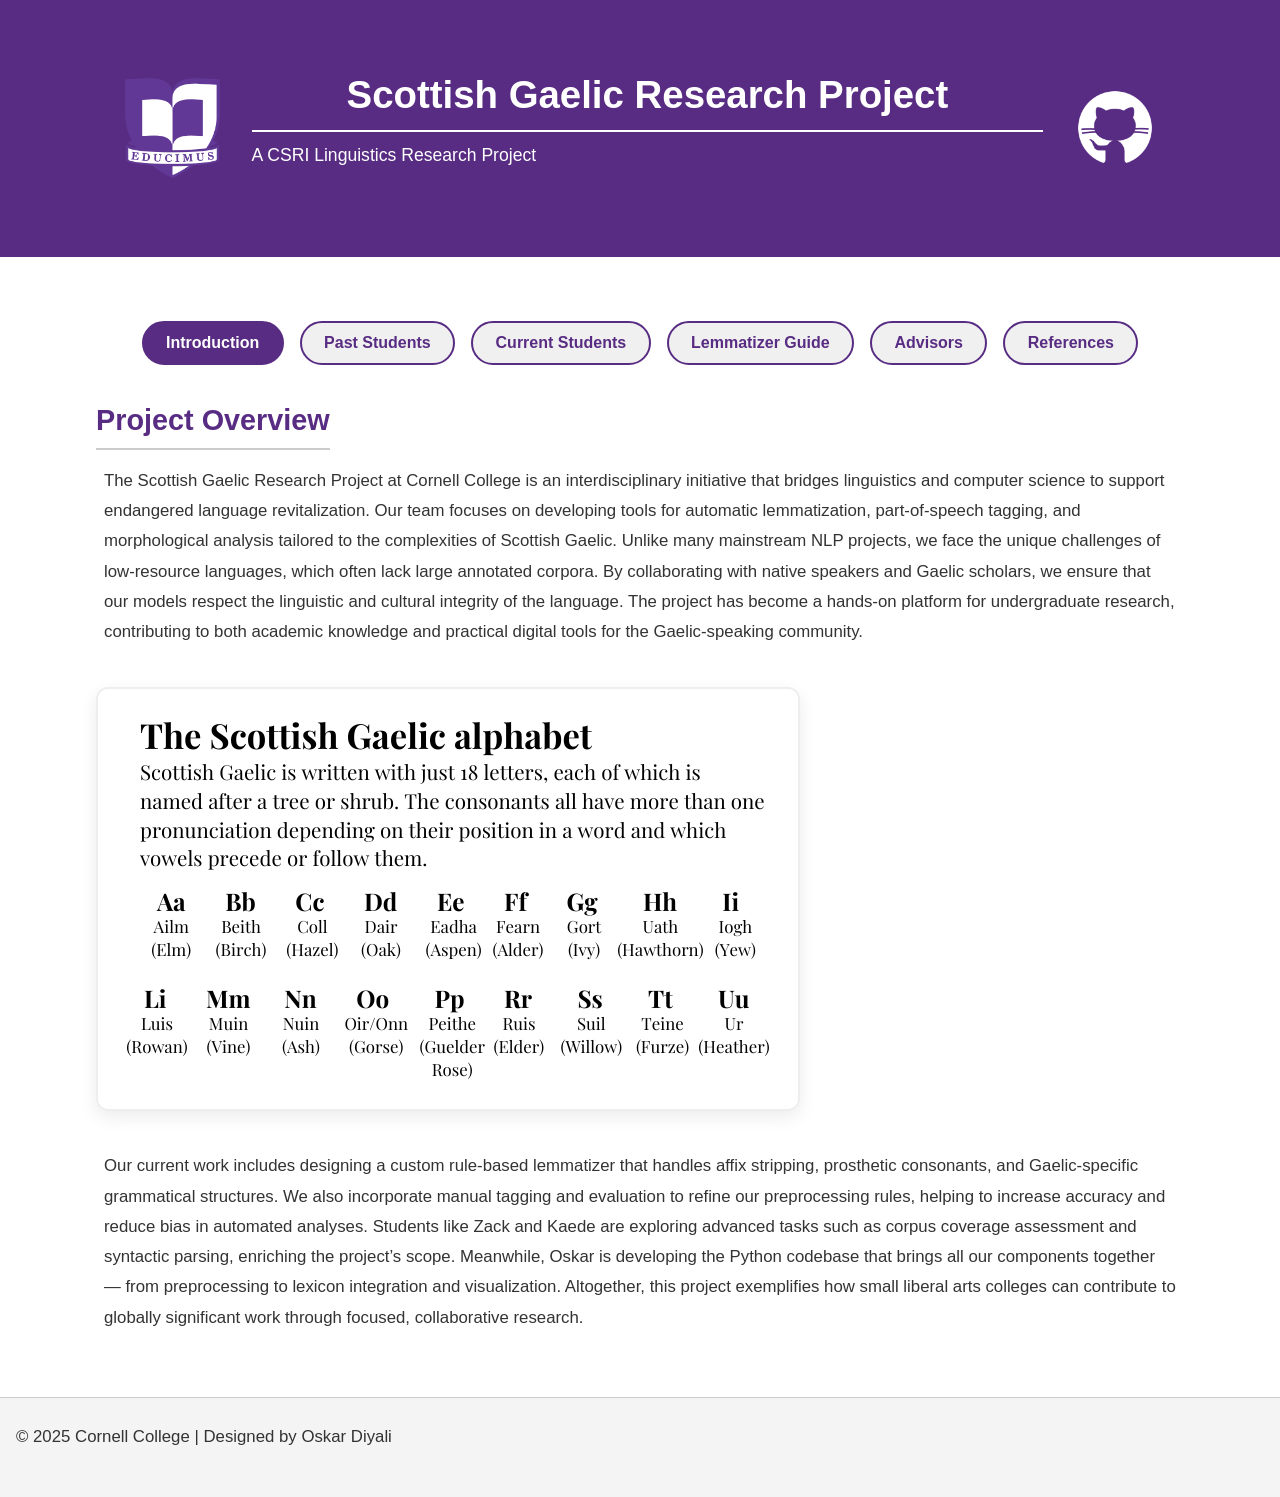
==== commit d6feee5e: "Add files via upload" ====
--- a/docs/index.html
+++ b/docs/index.html
@@ -1 +1,386 @@
-<!doctype html><html><head><meta charset="utf-8"><meta content="ie=edge" http-equiv="x-ua-compatible"><title>Navigation</title><script defer="defer" src="main.js"></script></head><body><script src="https://appsforoffice.microsoft.com/lib/beta/hosted/excel.js"></script></body></html>+<!DOCTYPE html>
+<html lang="en">
+<head>
+  <meta charset="UTF-8" />
+  <meta name="viewport" content="width=device-width, initial-scale=1.0" />
+  <title>Scottish Gaelic Project | Cornell College</title>
+  <link rel="stylesheet" href="styles.css" />
+</head>
+
+<body>
+  <header role="banner">
+    <!-- Desktop layout -->
+    <div class="container header-flex">
+      <div class="logo-container">
+        <a href="https://www.cornellcollege.edu/index.shtml" target="_blank" title="View Cornell College">
+          <img src="pictures/CClogo.png" alt="Cornell College Logo" class="logo" />
+        </a>
+      </div>
+
+      <div class="header-text">
+        <h1>Scottish Gaelic Research Project</h1>
+        <p class="subtitle">A CSRI Linguistics Research Project</p>
+      </div>
+
+      <nav class="github-link" aria-label="GitHub">
+        <a href="https://github.com/CSRI-2024" target="_blank" title="View GitHub Repository">
+          <img src="pictures/gitpic1.png" alt="GitHub Repository Link" />
+        </a>
+      </nav>
+    </div>
+
+    <!-- Mobile layout -->
+    <div class="container header-mobile">
+      <a href="https://www.cornellcollege.edu/index.shtml" target="_blank">
+        <img src="pictures/CClogo.png" alt="Cornell Logo" class="logo" />
+      </a>
+      <div class="header-text">
+        <h1>Scottish Gaelic Research Project</h1>
+        <p class="subtitle">A CSRI Linguistics Research Project</p>
+      </div>
+      <a href="https://github.com/CSRI-2024" target="_blank">
+        <img src="pictures/gitpic1.png" alt="GitHub Logo" class="mobile-github-logo" />
+      </a>
+    </div>
+  </header>
+
+  <main class="container" role="main">
+    <section class="tabs" aria-label="Main Sections">
+      <div class="tab-buttons" role="tablist">
+        <button class="tab active" onclick="openTab('intro')" role="tab">Introduction</button>
+        <button class="tab" onclick="openTab('past')" role="tab">Past Students</button>
+        <button class="tab" onclick="openTab('current')" role="tab">Current Students</button>
+        <button class="tab" onclick="openTab('lemmatizer')" role="tab">Lemmatizer Guide</button>
+        <button class="tab" onclick="openTab('advisors')" role="tab">Advisors</button>
+        <button class="tab" onclick="openTab('references')" role="tab">References</button>
+      </div>
+
+      <!-- ================================
+           ALL TAB PANELS MUST BE INSIDE HERE
+           ================================ -->
+      <div class="tab-content">
+
+        <!-- INTRO -->
+        <section id="intro" class="tab-panel active" role="tabpanel">
+          <h2>Project Overview</h2>
+          <p class="overview-paragraph">
+            The Scottish Gaelic Research Project at Cornell College is an interdisciplinary initiative that bridges linguistics and computer science to support endangered language revitalization. Our team focuses on developing tools for automatic lemmatization, part-of-speech tagging, and morphological analysis tailored to the complexities of Scottish Gaelic. Unlike many mainstream NLP projects, we face the unique challenges of low-resource languages, which often lack large annotated corpora. By collaborating with native speakers and Gaelic scholars, we ensure that our models respect the linguistic and cultural integrity of the language. The project has become a hands-on platform for undergraduate research, contributing to both academic knowledge and practical digital tools for the Gaelic-speaking community.
+           </p>
+
+          <div class="overview-image">
+            <img src="pictures/GaelicImage1.png" alt="Gaelic NLP pipeline" />
+          </div>
+
+          <p class="overview-paragraph">
+            Our current work includes designing a custom rule-based lemmatizer that handles affix stripping, prosthetic consonants, and Gaelic-specific grammatical structures. We also incorporate manual tagging and evaluation to refine our preprocessing rules, helping to increase accuracy and reduce bias in automated analyses. Students like Zack and Kaede are exploring advanced tasks such as corpus coverage assessment and syntactic parsing, enriching the project’s scope. Meanwhile, Oskar is developing the Python codebase that brings all our components together — from preprocessing to lexicon integration and visualization. Altogether, this project exemplifies how small liberal arts colleges can contribute to globally significant work through focused, collaborative research.
+          </p>
+        </section>
+
+        <!-- PAST STUDENTS -->
+        <section id="past" class="tab-panel" role="tabpanel">
+          <h2>Past Students' Contributions</h2>
+          <p>
+            Last year’s CSRI team compiled one of the first digital corpora for the language and built a web scraper and custom tokenizer. These tools addressed Gaelic-specific challenges like lenition and compound word formation. The team contributed their work to spaCy and presented it at Napier University, strengthening cross-continental collaboration. Their work can be accessed on <a href="https://github.com/CSRI-2024" target="_blank" rel="noopener">GitHub</a>.
+          </p>
+
+          <div class="profile-container">
+            <div class="profile-text">
+              <h2>Mark Liberko</h2>
+              <p>Mark played a central role in the creation of the custom tokenizer for Scottish Gaelic. He worked closely on designing tokenization rules that address Gaelic-specific challenges such as lenition and affixation. In addition to his work on tokenization, Mark collaborated with Sophie on the scraping pipeline and contributed to the integration of tools within the spaCy NLP framework.
+          </p>
+            </div>
+            <div class="profile-side">
+              <img src="pictures/liberko1.jpeg" alt="Mark Liberko" />
+              <p class="photo-caption">Mark is a senior studying Data Science.</p>
+            </div>
+          </div>
+
+          <div class="profile-container">
+            <div class="profile-text">
+              <h2>Sophie Brown</h2>
+              <p>Sophie developed the original web scraper that collected and processed Gaelic language texts from a variety of sources. Their contribution ensured that the dataset was diverse and representative, which laid the foundation for building a reliable corpus. They also worked alongside Mark to implement scraping logic and pre-annotation filtering.
+         </p>
+            </div>
+            <div class="profile-side">
+              <img src="pictures/brown1.jpg" alt="Sophie Brown" />
+              <p class="photo-caption">Cornell Mathematics alum.</p>
+            </div>
+          </div>
+        </section>
+
+        <!-- CURRENT STUDENTS -->
+        <section id="current" class="tab-panel" role="tabpanel">
+          <h2>Current Students' Contributions</h2>
+
+          <p>This year’s CSRI students are expanding the project’s scope by developing custom NLP tools and infrastructure for Scottish Gaelic. Their work includes building a rule-based lemmatizer, cleaning and enriching the corpus, and designing a Scottish Gaelic past-of-speech tagger. Together, they’re advancing the project’s accuracy, coverage, and accessibility. The team has presented their work to advisors in Napier University and working on contributing their work to spaCy, strengthening cross-continental collaboration. Their work can be accessed on <a href="https://github.com/CSRI-2024" target="_blank" rel="noopener">GitHub</a>.
+     </p>
+
+          <div class="profile-container">
+            <div class="profile-text">
+              <h2>Zack Orrick</h2>
+              <p>Zack is focused on foundational work to clean and expand the Scottish Gaelic text corpus. He has written scripts in R to preprocess and tokenize raw text from various historical and contemporary sources, ensuring quality and consistency. His pipeline reduces noise and improves the dataset’s utility for downstream NLP applications. A distinctive part of his work involves building timelines that organize corpus material chronologically, helping the team analyze historical language evolution, while also sourcing new Gaelic texts to enrich the corpus’s diversity.
+             </p>
+            </div>
+            <div class="profile-side">
+              <img src="pictures/zack1.jpg" alt="Zack Orrick" />
+              <p class="photo-caption">Senior Data Science student.</p>
+            </div>
+          </div>
+
+          <div class="profile-container">
+            <div class="profile-text">
+              <h2>Oskar Diyali</h2>
+              <p>Oskar is leading development of a rule-based lemmatizer tailored for Scottish Gaelic using Python and spaCy. His pipeline accounts for Gaelic morphology through accent normalization, lenition handling, emphatic and prosthetic removal, and suffix transformation to derive base forms. He has also built frequency analyses, irregular lemma dictionaries, and output evaluation systems, with the goal of expanding rule coverage and launching a public-facing site to share findings and tools for Gaelic NLP.
+              </p>
+            </div>
+            <div class="profile-side">
+              <img src="pictures/oskar2.png" alt="Oskar Diyali" />
+              <p class="photo-caption">Junior Data Science & Computer Science.</p>
+            </div>
+          </div>
+
+          <div class="profile-container">
+            <div class="profile-text">
+              <h2>Kaede Saho</h2>
+              <p>Kaede contributes to building a Part-of-Speech Prediction Model using Neural Network, working with faculty at Cornell and Napier. She is designing a tool to identify tags for Scottish Gaelic text — a foundation for scaling linguistic analysis and applying rule-based lemmatization and syntactic tools reliably. Using both rule-based and statistical methods, she builds classifiers and analyzes lexical and grammatical patterns, even without speaking Gaelic. Her work boosts accessibility for underrepresented languages and supports reproducible NLP workflows.
+             </p>
+            </div>
+            <div class="profile-side">
+              <img src="pictures/Kaedepic.png" alt="Kaede" />
+              <p class="photo-caption">Junior CS & DS student.</p>
+            </div>
+          </div>
+        </section>
+
+        <section id="lemmatizer" class="tab-panel" role="tabpanel">
+
+  <h2>Scottish Gaelic Lemmatizer (<code>gd_core_web_sm</code>)</h2>
+
+  <p>
+    The <strong>gd_core_web_sm</strong> model is a custom Scottish Gaelic NLP pipeline built using
+    <strong>spaCy</strong>. It provides tokenization, part-of-speech prediction, and a rule-based
+    lemmatizer tailored to the morphology of Scottish Gaelic. The model is designed for
+    low-resource language research, classroom use, and large-scale text processing.
+  </p>
+
+  <ul>
+    <li> Fast rule-based lemmatizer for Gaelic</li>
+    <li> Lightweight POS tagger</li>
+    <li> Handles lenition, accents, dh’ forms, suffix stripping</li>
+    <li> No GPU required</li>
+    <li> Easy to install and use anywhere</li>
+  </ul>
+
+  <hr>
+
+  <h2>1. Installation</h2>
+
+  <p>Install spaCy and the model:</p>
+
+  <pre><code>pip install spacy
+pip install gd-core-web-sm</code></pre>
+
+  <p>Load the model:</p>
+
+  <pre><code>import spacy
+nlp = spacy.load("gd_core_web_sm")</code></pre>
+
+  <hr>
+
+  <h2>2. What the Lemmatizer Does</h2>
+
+  <p>
+    Lemmatization reduces a word to its <strong>dictionary base form</strong>.
+    The Gaelic lemmatizer applies linguistic rules such as lenition reversal,
+    prosthetic removal, accent normalization, and irregular verb mapping.
+  </p>
+
+  <table style="width:100%; border-collapse: collapse; margin: 1rem 0;">
+    <tr>
+      <th style="text-align:left; padding:6px; border-bottom:1px solid #ccc;">Input</th>
+      <th style="text-align:left; padding:6px; border-bottom:1px solid #ccc;">Lemma</th>
+      <th style="text-align:left; padding:6px; border-bottom:1px solid #ccc;">POS</th>
+    </tr>
+    <tr><td style="padding:6px;">Chunnaic</td><td>faic</td><td>VERB</td></tr>
+    <tr><td style="padding:6px;">chuala</td><td>cluinn</td><td>VERB</td></tr>
+    <tr><td style="padding:6px;">thàinig</td><td>thig</td><td>VERB</td></tr>
+    <tr><td style="padding:6px;">balaich</td><td>balaich</td><td>NOUN</td></tr>
+  </table>
+
+  <p>Key transformations:</p>
+
+  <ul>
+    <li><strong>Lenition handling:</strong> ch-, bh-, gh-, fh- → root recovery</li>
+    <li><strong>Prosthetic consonants:</strong> dh’ → removed (e.g., dh’òl → òl)</li>
+    <li><strong>Accent normalization:</strong> ensures canonical base forms</li>
+    <li><strong>Suffix rules:</strong> plural → singular, verb endings → roots</li>
+    <li><strong>Irregular verbs:</strong> stored in a custom lookup dictionary</li>
+  </ul>
+
+  <hr>
+
+  <h2>3. Token-Level Inspection</h2>
+
+  <p>A simple example on how the lemmatizer works:</p>
+
+  <pre><code>import spacy
+nlp = spacy.load("gd_core_web_sm")
+
+text = "Chunnaic mi e agus chuala mi i."
+doc = nlp(text)
+
+for token in doc:
+    print(f"{token.text:<12} → {token.lemma_:<12} ")</code></pre>
+
+  <p><strong>Expected Output:</strong></p>
+
+  <pre><code>Chunnaic     → faic
+mi           → mi
+e            → e
+agus         → agus
+chuala       → cluinn
+mi           → mi
+i            → i
+.            → .            </code></pre>
+
+  <hr>
+
+  <h2>4. Lemmatize Full Text</h2>
+
+  <p>A helper function that returns a reconstructed lemmatized string (like an R text pipeline):</p>
+
+  <pre><code>def lemmatize_text(text):
+    doc = nlp(text)
+    return "".join(token.lemma_ + token.whitespace_ for token in doc)
+
+print(lemmatize_text("Chunnaic mi e agus chuala mi i."))</code></pre>
+
+  <p><strong>Output:</strong></p>
+  <pre><code>faic mi e agus cluinn mi i.</code></pre>
+
+
+
+  <h2>5. Performance</h2>
+
+  <ul>
+    <li>≈ 17,000 tokens/sec on a MacBook Pro</li>
+    <li>Works efficiently on large corpora</li>
+    <li>Pure Python, no GPU required</li>
+    <li>No PyTorch dependency needed</li>
+  </ul>
+
+  <hr>
+
+  <h2>6. When to Use This Model</h2>
+
+  <ul>
+    <li> Gaelic NLP research</li>
+    <li> Linguistically accurate lemmatization</li>
+    <li> Preprocessing for corpus studies</li>
+    <li> Classroom instruction on minority language NLP</li>
+    <li> Rapid prototyping of Gaelic digital tools</li>
+  </ul>
+
+  <hr>
+
+  <h2>7. Source Code & Contributions</h2>
+
+  <p>
+    The full model, rule-based system, and build scripts are available on GitHub:
+  </p>
+
+  <p>
+     <a href="https://github.com/CSRI-2024/lemmatizer_gaelic" target="_blank">
+      github.com/CSRI-2024/lemmatizer_gaelic
+    </a>
+  </p>
+
+  <p>
+    Contributions are welcome, especially for rule expansion, POS tagging improvements,
+    irregular verb coverage, and evaluation datasets.
+  </p>
+
+</section>
+
+
+        <!-- ADVISORS -->
+        <section id="advisors" class="tab-panel" role="tabpanel">
+          <h2>Advisors</h2>
+
+          <div class="profile-container">
+            <div class="profile-text">
+              <h2>Dr. Tyler George</h2>
+              <p>Dr. George is an Assistant Professor of Statistics who teaches introductory and advanced statistics courses including Introduction to Time Series and Advanced Regression Analysis. His professional interests lie in data science, analytics, hypothesis testing, and statistics education. He holds a Ph.D. in Statistics and Analytics from Central Michigan University.
+             </p>
+            </div>
+            <div class="profile-side">
+              <img src="pictures/tyler1.png" alt="Dr. Tyler George" />
+            </div>
+          </div>
+
+          <div class="profile-container">
+            <div class="profile-text">
+              <h2>Dr. Ajit Chavan</h2>
+              <p>Dr. Chavan is an Associate Professor of Computer Science at Cornell College. He teaches courses ranging from Data Structures and Algorithms to Computer Organization and Operating Systems. His research interests include parallel and distributed systems, big data applications, and machine learning infrastructure.
+              </p>
+            </div>
+            <div class="profile-side">
+              <img src="pictures/ajit1.png" alt="Dr. Ajit Chavan" />
+            </div>
+          </div>
+
+          <div class="profile-container">
+            <div class="profile-text">
+              <h2>Dr. Peter Barclay</h2>
+              <p>Dr. Barclay is a lecturer at Edinburgh Napier University, specializing in NLP and corpus linguistics. He has contributed to several digital humanities and computational linguistics projects, focusing particularly on low-resource languages like Scottish Gaelic. His work bridges linguistics and computer science in innovative ways.
+              </p>
+            </div>
+            <div class="profile-side">
+              <img src="pictures/petesample1.png" alt="Dr. Peter Barclay" />
+            </div>
+          </div>
+
+          <div class="profile-container">
+            <div class="profile-text">
+              <h2>Dr. Alistair Lawson</h2>
+              <p>Dr. Lawson is a lecturer at Edinburgh Napier University with expertise in software engineering, machine learning, and digital tools for minority languages. He contributes to interdisciplinary research supporting Gaelic technology, educational systems, and student-led innovation in computational linguistics.
+              </p>
+            </div>
+            <div class="profile-side">
+              <img src="pictures/alistair1.jpg" alt="Dr. Alistair Lawson" />
+            </div>
+          </div>
+        </section>
+
+        <!-- REFERENCES -->
+        <section id="references" class="tab-panel" role="tabpanel">
+          <h2>References & Acknowledgments</h2>
+          <ul>
+            <li>DASG – Source corpus</li>
+            <li>Napier University – Linguistic guidance</li>
+            <li>spaCy – NLP framework</li>
+            <li>Am Faclair Beag – Lexicon validation</li>
+            <li>Cornell College Faculty – Research supervision</li>
+            <li>Internet Archive – Historical texts</li>
+            <li>ARCOSG – POS tagging references</li>
+          </ul>
+        </section>
+
+      </div> <!-- END OF TAB CONTENT -->
+    </section>
+  </main>
+
+  <footer>
+    <p>&copy; 2025 Cornell College | Designed by Oskar Diyali</p>
+  </footer>
+
+  <script>
+    function openTab(tabId) {
+      document.querySelectorAll('.tab-panel').forEach(p => p.classList.remove('active'));
+      document.querySelectorAll('.tab').forEach(b => b.classList.remove('active'));
+      document.getElementById(tabId).classList.add('active');
+      [...document.querySelectorAll('.tab')].find(b => b.textContent.toLowerCase().includes(tabId)).classList.add('active');
+    }
+  </script>
+</body>
+</html>
--- a/docs/styles.css
+++ b/docs/styles.css
@@ -0,0 +1,376 @@
+/* =======================
+   RESET
+   ======================= */
+*,
+*::before,
+*::after {
+  box-sizing: border-box;
+  margin: 0;
+  padding: 0;
+}
+
+/* =======================
+   BASE STYLING
+   ======================= */
+body {
+  font-family: 'Segoe UI', Tahoma, Geneva, Verdana, sans-serif;
+  line-height: 1.6;
+  background-color: #ffffff;
+  color: #222;
+  font-size: 16px;
+  overflow-x: hidden;
+  padding-top: env(safe-area-inset-top);
+  padding-bottom: env(safe-area-inset-bottom);
+}
+
+img {
+  max-width: 100%;
+  display: block;
+}
+
+.container {
+  width: 90%;
+  max-width: 1200px;
+  margin: auto;
+  padding: 2rem;
+}
+
+/* =======================
+   HEADER
+   ======================= */
+header {
+  background-color: #582C83;
+  color: #fff;
+  padding: 2rem;
+}
+
+.header-flex {
+  display: flex;
+  align-items: center;
+  justify-content: space-between;
+  gap: 2rem;
+}
+
+.logo-container,
+.github-link {
+  flex-shrink: 0;
+}
+
+.logo {
+  height: 100px;
+  width: auto;
+}
+
+.github-link img {
+  height: 80px;
+  width: auto;
+  transition: transform 0.2s ease;
+}
+
+.github-link img:hover {
+  transform: scale(1.05);
+}
+
+.header-text {
+  flex-grow: 1;
+  text-align: center;
+  min-width: 200px;
+}
+
+.header-text h1 {
+  font-size: clamp(1.6rem, 4vw, 2.4rem);
+  font-weight: 700;
+  color: white;
+  border-bottom: 2px solid white;
+  padding-bottom: 0.3rem;
+  margin-bottom: 0.5rem;
+}
+
+.header-text .subtitle {
+  font-size: clamp(1rem, 2.5vw, 1.1rem);
+  color: white;
+  opacity: 1;
+  margin-top: 0.4rem;
+}
+
+.header-mobile {
+  display: none;
+}
+
+/* =======================
+   TABS
+   ======================= */
+.tabs {
+  margin-top: 2rem;
+}
+
+.tab-buttons {
+  display: flex;
+  justify-content: center;
+  flex-wrap: wrap;
+  gap: 1rem;
+  margin-bottom: 2rem;
+}
+
+.tab {
+  background-color: #f0f0f0;
+  border: 2px solid #582C83;
+  color: #582C83;
+  padding: 0.7rem 1.4rem;
+  font-size: 1rem;
+  font-weight: 600;
+  border-radius: 30px;
+  cursor: pointer;
+  transition: all 0.3s ease;
+  min-height: 44px;
+}
+
+.tab:hover {
+  background-color: #ddd0ec;
+}
+
+.tab.active {
+  background-color: #582C83;
+  color: white;
+}
+
+.tab:focus {
+  outline: 2px solid #582C83;
+  outline-offset: 3px;
+}
+
+.tab-panel {
+  display: none;
+}
+
+.tab-panel.active {
+  display: block;
+  animation: fadeIn 0.4s ease-in-out;
+}
+
+@keyframes fadeIn {
+  from {
+    opacity: 0;
+    transform: translateY(10px);
+  }
+  to {
+    opacity: 1;
+    transform: translateY(0);
+  }
+}
+
+/* =======================
+   HEADINGS & PARAGRAPHS
+   ======================= */
+h2 {
+  color: #582C83;
+  font-size: 1.8rem;
+  margin-bottom: 1rem;
+  border-bottom: 2px solid #ccc;
+  padding-bottom: 0.3rem;
+  display: inline-block;
+}
+/* Remove underline from h2 inside Lemmatizer Guide */
+#lemmatizer h2 {
+  border-bottom: none;
+  padding-bottom: 0;
+  margin-bottom: 0.8rem;
+}
+/* Spacing between Lemmatizer Guide sections */
+#lemmatizer h2,
+#lemmatizer h3 {
+  margin-top: 2rem;   /* space BEFORE each section */
+}
+
+#lemmatizer h2:first-child,
+#lemmatizer h3:first-child {
+  margin-top: 0;      /* keep the first heading tight */
+}
+
+p {
+  font-size: 1.05rem;
+  margin-bottom: 1.3rem;
+  color: #333;
+  line-height: 1.8;
+  text-align: left;
+}
+
+.overview-paragraph {
+  margin-bottom: 2rem;
+  padding: 0 0.5rem;
+}
+
+.overview-image {
+  text-align: center;
+  margin: 2.5rem 0;
+}
+
+.overview-image img {
+  border: 2px solid #eee;
+  border-radius: 12px;
+  box-shadow: 0 6px 18px rgba(0, 0, 0, 0.08);
+}
+
+/* =======================
+   PROFILES
+   ======================= */
+.profile-container {
+  display: flex;
+  flex-wrap: wrap;
+  align-items: flex-start;
+  gap: 3rem;
+  margin-bottom: 2rem;
+  padding-bottom: 1.5rem;
+  border-top: 1px solid #ddd;
+  padding-top: 2rem;
+}
+
+.profile-text {
+  flex: 2;
+  min-width: 300px;
+}
+
+.profile-text h2 {
+  font-size: 1.6rem;
+  color: #582C83;
+  margin-bottom: 0.8rem;
+  border-bottom: 2px solid #e0e0e0;
+  padding-bottom: 0.3rem;
+}
+
+.profile-side {
+  flex: 1;
+  min-width: 220px;
+  max-width: 220px;
+  text-align: center;
+}
+
+.profile-side img {
+  width: 100%;
+  border-radius: 12px;
+  box-shadow: 0 4px 12px rgba(0, 0, 0, 0.1);
+  margin-bottom: 0.8rem;
+}
+
+.photo-caption {
+  font-size: 0.95rem;
+  color: #666;
+}
+
+/* =======================
+   REFERENCES / BOX SECTIONS
+   ======================= */
+.references-container {
+  background-color: #fafafa;
+  border: 1px solid #e0e0e0;
+  border-radius: 12px;
+  padding: 2rem;
+  box-shadow: 0 4px 12px rgba(0, 0, 0, 0.03);
+  margin-top: 1rem;
+}
+
+.references-list {
+  list-style: none;
+  padding-left: 0;
+}
+
+.references-list li {
+  position: relative;
+  padding-left: 1.5rem;
+  margin-bottom: 1.2rem;
+  font-size: 1.05rem;
+  color: #333;
+  line-height: 1.75;
+}
+
+.references-list li::before {
+  content: "\2022";
+  position: absolute;
+  left: 0;
+  top: 0;
+  color: #582C83;
+  font-weight: bold;
+  font-size: 1.2rem;
+  line-height: 1;
+}
+
+/* =======================
+   CODE BLOCKS (VIGNETTE STYLE)
+   ======================= */
+pre {
+  background: #0b1220;
+  color: #e5e7eb;
+  padding: 1.2rem 1.4rem;
+  border-radius: 10px;
+  overflow-x: auto;
+  font-family: "SF Mono", Consolas, Monaco, monospace;
+  font-size: 0.95rem;
+  margin: 1.4rem 0 2rem;
+  line-height: 1.5;
+}
+
+pre code {
+  background: none;
+  padding: 0;
+}
+
+/* =======================
+   FOOTER
+   ======================= */
+footer {
+  background-color: #f4f4f4;
+  border-top: 1px solid #ccc;
+  padding: 1.5rem 1rem;
+  font-size: 0.95rem;
+  color: #444;
+  text-align: center;
+}
+
+/* =======================
+   RESPONSIVE
+   ======================= */
+@media (max-width: 768px) {
+  .header-flex {
+    display: none;
+  }
+
+  .header-mobile {
+    display: flex;
+    flex-direction: column;
+    align-items: center;
+    gap: 1rem;
+    padding: 2rem 0;
+  }
+
+  .header-mobile .logo {
+    height: 80px;
+  }
+
+  .mobile-github-logo {
+    height: 60px;
+  }
+
+  .tab-buttons {
+    flex-direction: column;
+  }
+
+  .tab {
+    width: 100%;
+    font-size: 0.95rem;
+    padding: 0.6rem 1rem;
+  }
+
+  .profile-container {
+    flex-direction: column;
+    text-align: center;
+  }
+
+  .profile-text,
+  .profile-side {
+    max-width: 100%;
+  }
+
+  .profile-side img {
+    margin: auto;
+  }
+}
